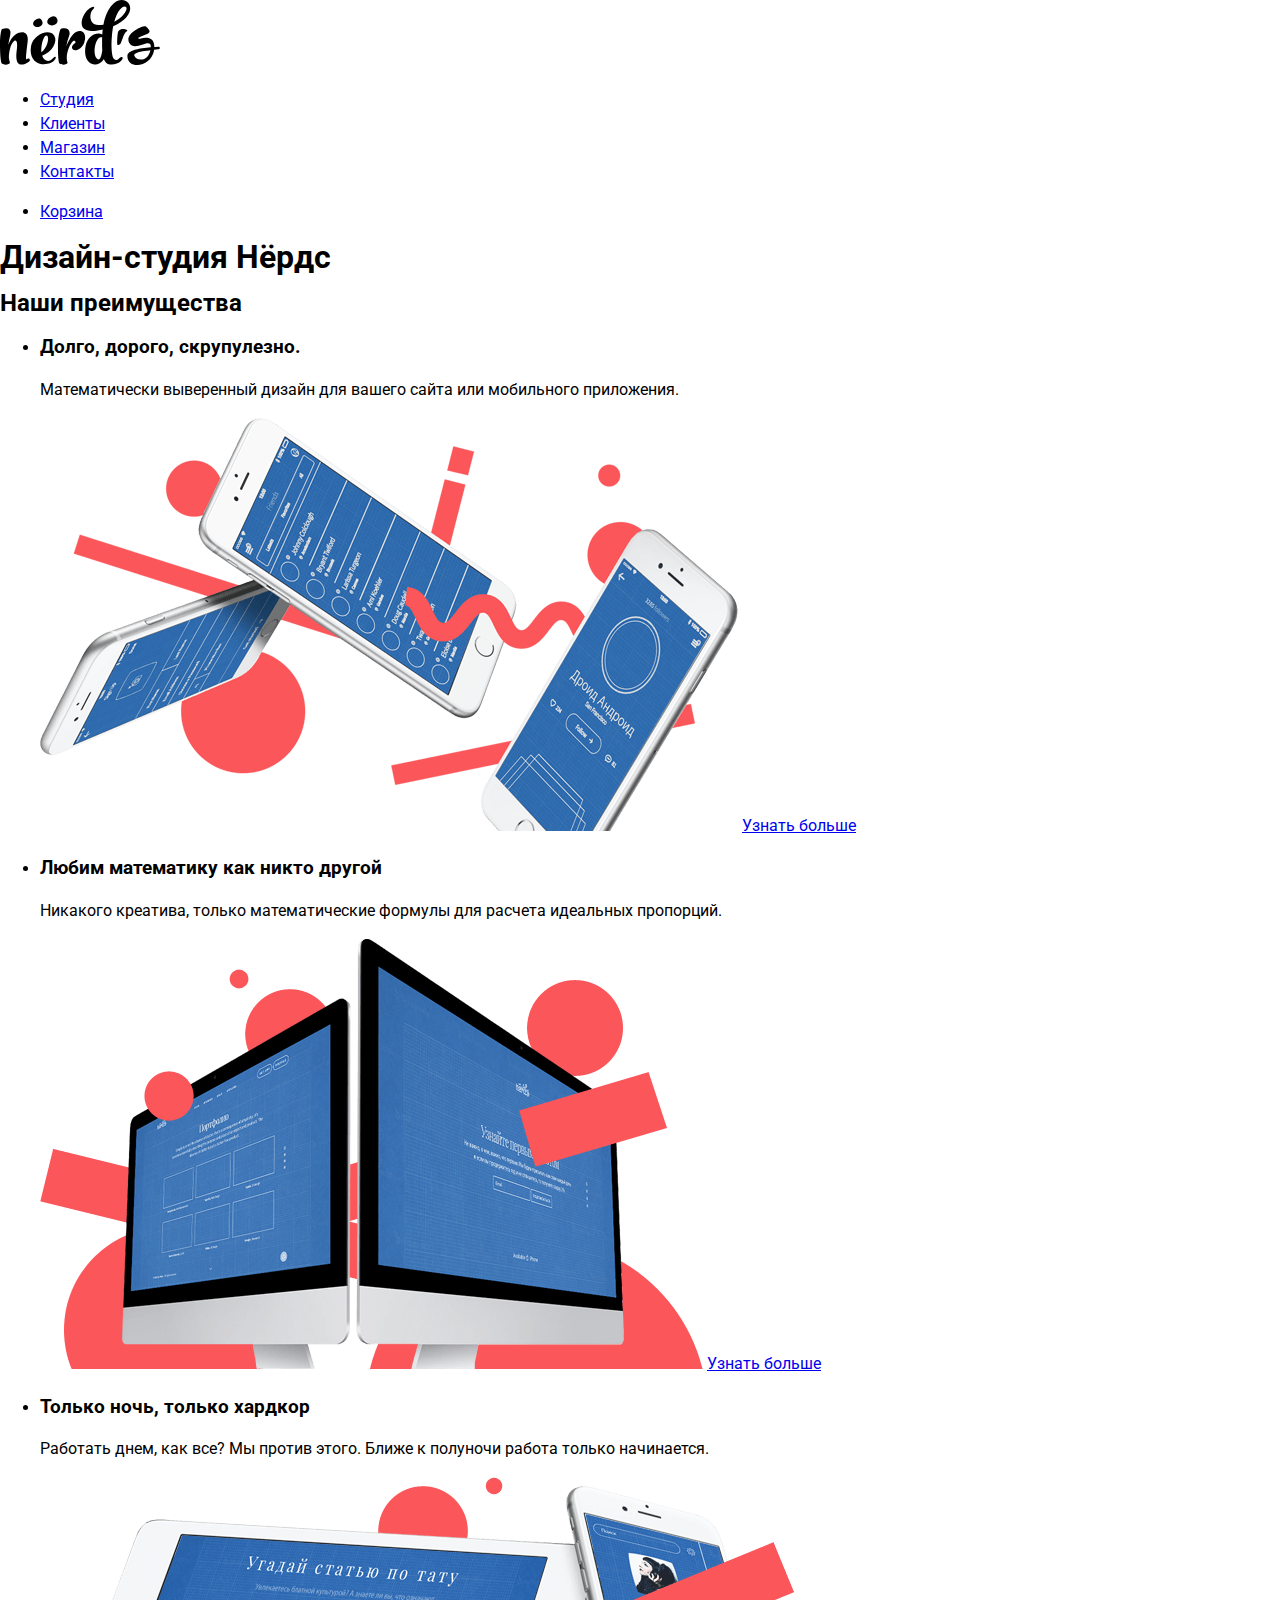
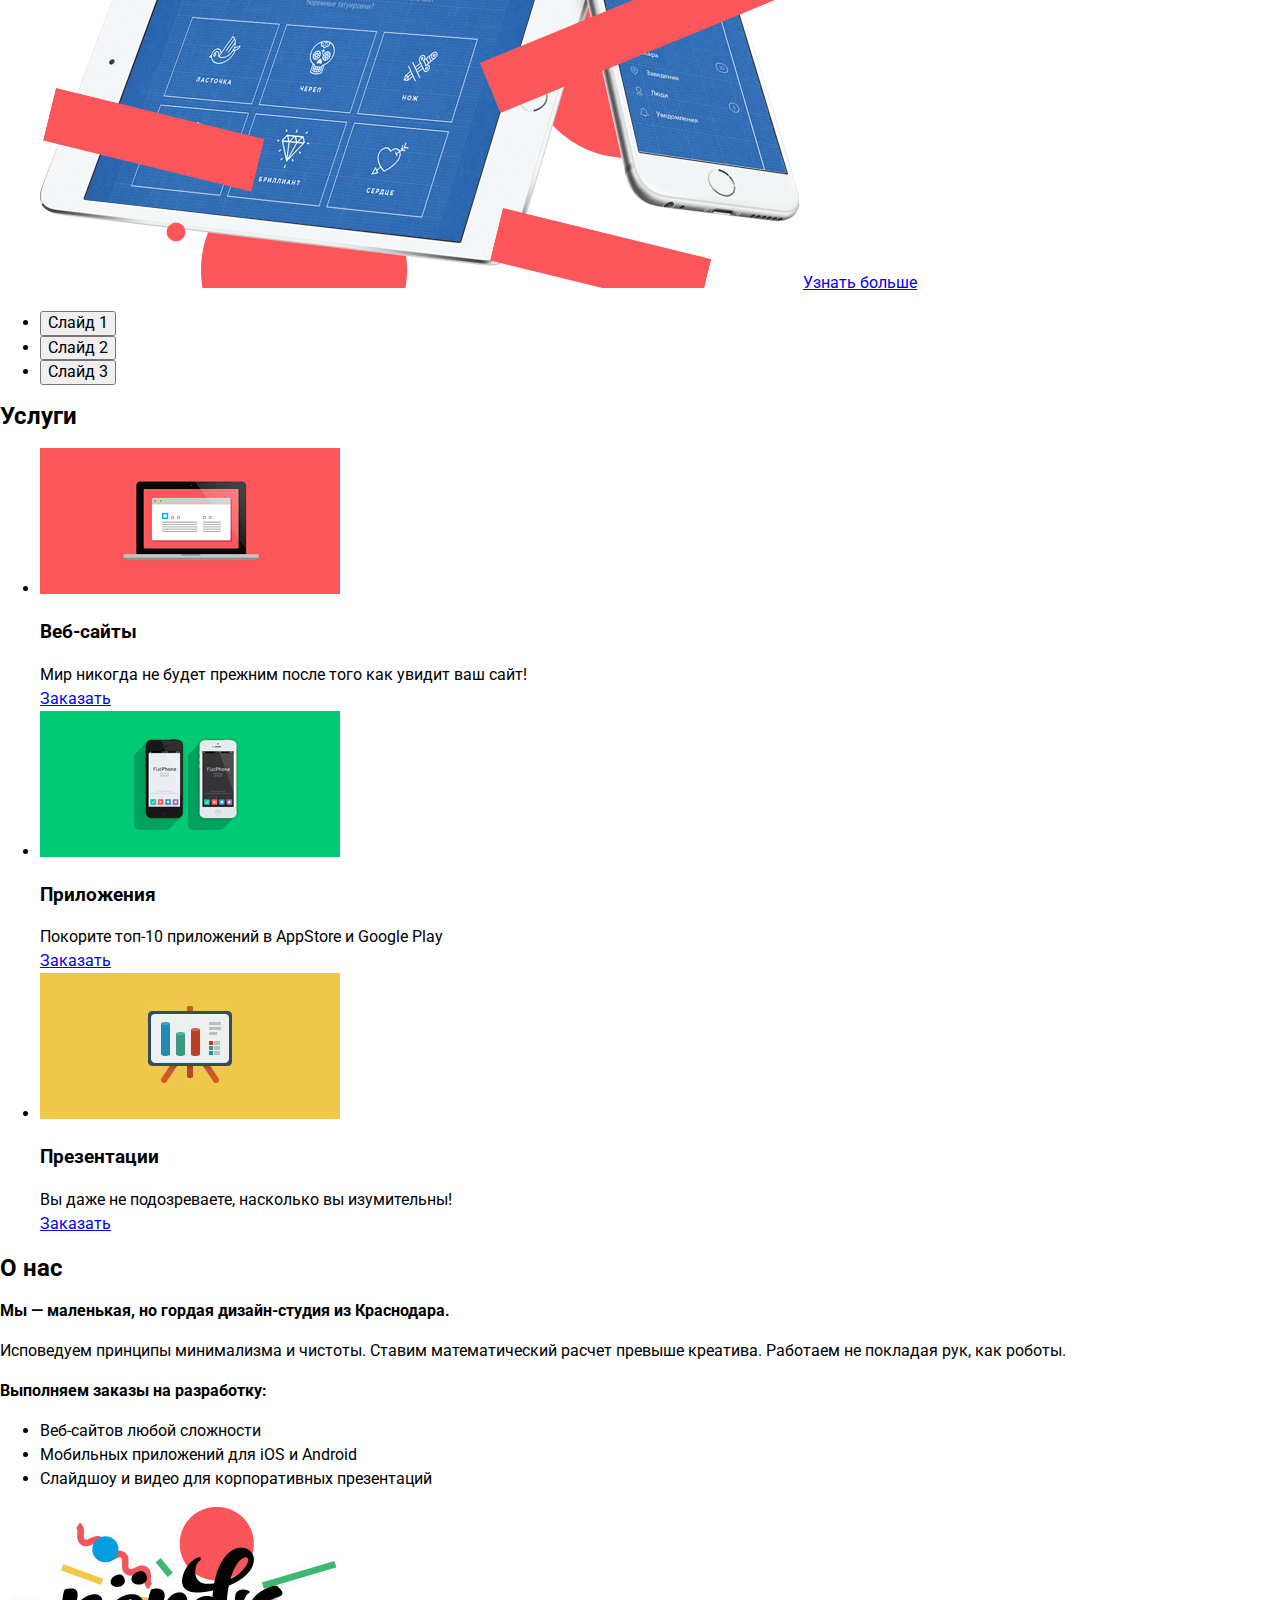
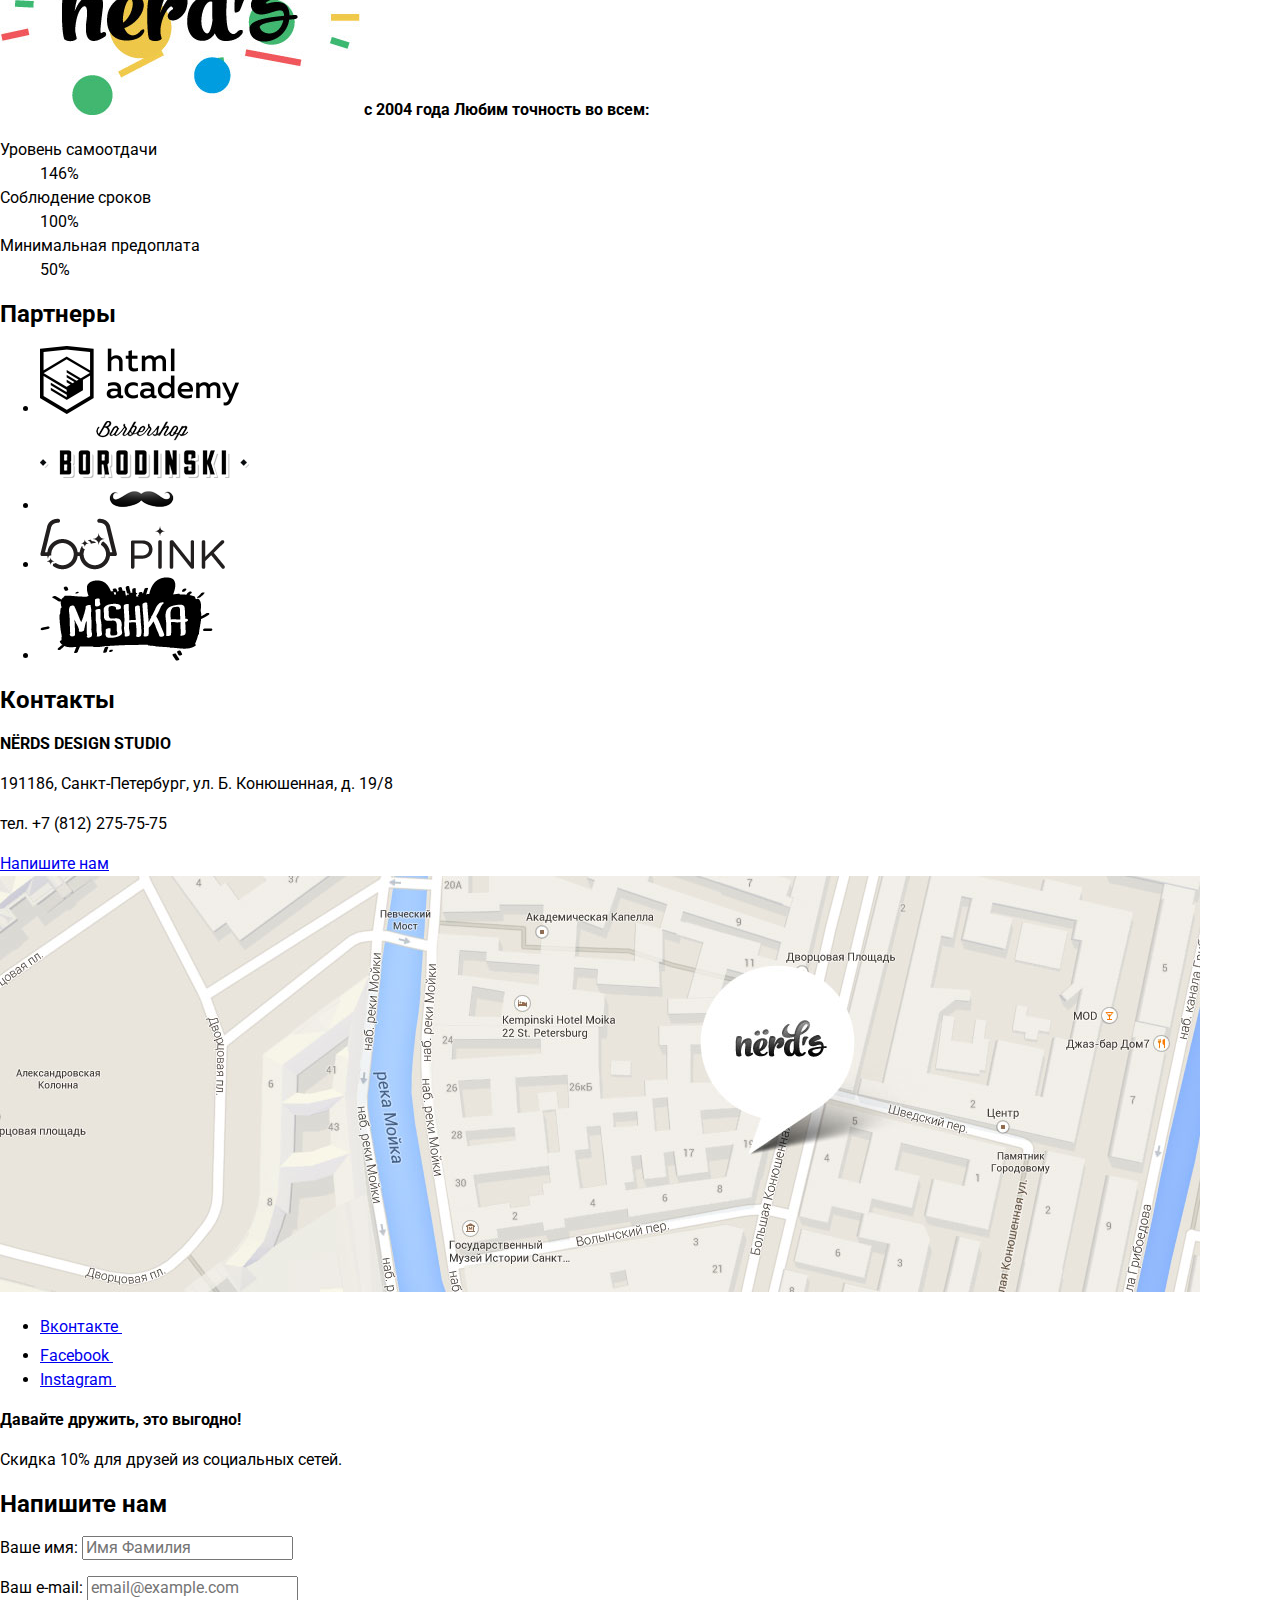
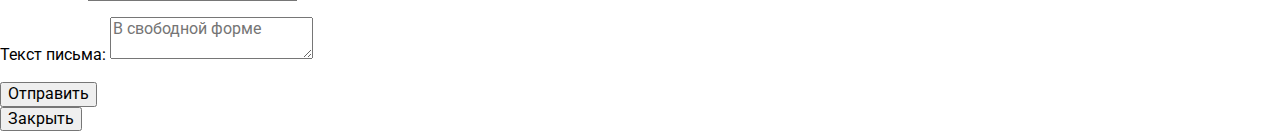
==== index.html @ 9aaa7989 "Make basic markup" ====
<!DOCTYPE html>
<html lang="ru">
<head>
  <meta charset="UTF-8">
  <meta name="viewport" content="width=device-width, initial-scale=1.0">
  <meta http-equiv="X-UA-Compatible" content="ie=edge">
  <title>Nerds</title>
  <link href="https://fonts.googleapis.com/css?family=Roboto:400,500,700&display=swap&subset=cyrillic" rel="stylesheet">
  <link href="css/normalize.css" rel="stylesheet">
  <link href="style.css" rel="stylesheet">
</head>
<body>

<header class="main-header">
  <nav class="main-nav">
    <a class="main-header-logo">
      <img src="img/nerds-logo.svg" width="160" height="65" alt="Логотип Нёрдс">
    </a>

    <ul class="site-nav">
      <li><a href="#">Студия</a></li>
      <li><a href="#">Клиенты</a></li>
      <li><a href="catalog.html">Магазин</a></li>
      <li><a href="#">Контакты</a></li>
    </ul>

    <ul class="shop-nav">
      <li><a href="#">Корзина</a></li>
    </ul>
  </nav>

  <h1 class="page-title visually-hidden">Дизайн-студия Нёрдс</h1>
</header>

<main class="main">

  <section class="features">
    <h2 class="visually-hidden">Наши преимущества</h2>

    <div class="slider">
      <ul class="slider-list">
        <li class="slide slide-active">
          <h3 class="feature-title">Долго, дорого, скрупулезно.</h3>
          <p class="feature-text">Математически выверенный дизайн для вашего сайта или мобильного приложения.</p>
          <img src="img/index-slide-1.png" width="698" height="413" alt="3 мобильных телефона">
          <a class="button feature-button" href="#">Узнать больше</a>
        </li>
        <li class="slide">
          <h3 class="feature-title">Любим математику как никто другой</h3>
          <p class="feature-text">Никакого креатива, только математические формулы для расчета идеальных пропорций.</p>
          <img src="img/index-slide-2.png" width="663" height="430" alt="2 iMac">
          <a class="button feature-button" href="#">Узнать больше</a>
        </li>
        <li class="slide">
          <h3 class="feature-title">Только ночь, только хардкор</h3>
          <p class="feature-text">Работать днем, как все? Мы против этого. Ближе к полуночи работа только начинается.</p>
          <img src="img/index-slide-3.png" width="759" height="411" alt="2 мобильных телефона">
          <a class="button feature-button" href="#">Узнать больше</a>
        </li>
      </ul>
      <ul class="slider-dots">
        <li><button class="dot-btn dot-btn-active" type="button">Слайд 1</button></li>
        <li><button class="dot-btn" type="button">Слайд 2</button></li>
        <li><button class="dot-btn" type="button">Слайд 3</button></li>
      </ul>
    </div>
  </section>

  <section class="services">
    <h2 class="visually-hidden">Услуги</h2>
    <ul class="services-list">
      <li class="service">
        <div class="service-img">
          <img src="img/illustration-1.png" width="300" height="146" alt="На экране ноутбука открыт сайт">
        </div>
        <h3 class="service-title">Веб-сайты</h3>
        <div class="service-desc">Мир никогда не будет прежним после того как увидит ваш сайт!</div>
        <a href="#" class="button service-button">Заказать</a>
      </li>
      <li class="service">
        <div class="service-img">
          <img src="img/illustration-2.png" width="300" height="146" alt="Иконки приложений на 2-х мобильных телефонах">
        </div>
        <h3 class="service-title">Приложения</h3>
        <div class="service-desc">Покорите топ-10 приложений в AppStore и Google Play</div>
        <a href="#" class="button service-button">Заказать</a>
      </li>
      <li class="service">
        <div class="service-img">
          <img src="img/illustration-3.png" width="300" height="146" alt="Доска с презентацией">
        </div>
        <h3 class="service-title">Презентации</h3>
        <div class="service-desc">Вы даже не подозреваете, насколько вы изумительны!</div>
        <a href="#" class="button service-button">Заказать</a>
      </li>
    </ul>
  </section>

  <section class="about">
    <h2 class="visually-hidden">О нас</h2>
    <b>
      Мы — маленькая, но гордая
      дизайн-студия из Краснодара.
    </b>
    <p>
      Исповедуем принципы минимализма и чистоты. Ставим математический расчет превыше креатива. Работаем не покладая рук, как роботы.
    </p>

    <p><strong>Выполняем заказы на разработку:</strong></p>

    <ul>
      <li>Веб-сайтов любой сложности</li>
      <li>Мобильных приложений для iOS и Android</li>
      <li>Слайдшоу и видео для корпоративных презентаций</li>
    </ul>

    <img class="nerds-illustration" src="img/nerds-illustration.jpg" width="360" height="208" alt="Иллюстрация Нёрдс">

    <b>с 2004 года Любим точность во всем:</b>

    <dl>
      <dt>Уровень самоотдачи</dt>
      <dd>146%</dd>

      <dt>Соблюдение сроков</dt>
      <dd>100%</dd>

      <dt>Минимальная предоплата</dt>
      <dd>50%</dd>
    </dl>
  </section>

  <section class="partners">
    <h2 class="visually-hidden">Партнеры</h2>
    <ul class="partners-list">
      <li class="partner">
        <a href="#">
          <img src="img/logo-1.png" width="199" height="68" alt="Логотип htmlacademy">
        </a>
      </li>
      <li class="partner">
        <a href="#">
          <img src="img/logo-2.png" width="209" height="90" alt="Логотип Barbershop Borodinski">
        </a>
      </li>
      <li class="partner">
        <a href="#">
          <img src="img/logo-3.png" width="185" height="52" alt="Логотип Pink">
        </a>
      </li>
      <li class="partner">
        <a href="#">
          <img src="img/logo-4.png" width="173" height="84" alt="Логотип Mishka">
        </a>
      </li>
    </ul>
  </section>

</main>

<footer class="main-footer">
  <section class="contacts">
    <h2 class="visually-hidden">Контакты</h2>
    <div class="contacts-info">
      <strong>NЁRDS DESIGN STUDIO</strong>

      <p>191186, Санкт-Петербург,
      ул. Б. Конюшенная, д. 19/8</p>
      <p>тел. +7 (812) 275-75-75</p>

      <a class="button js-btn-write" href="#">Напишите нам</a>
    </div>
    <img src="img/contacts.jpg" width="1200" height="416" alt="Расположение на карте">
  </section>

  <ul class="footer-social">
    <li>
      <a href="#" class="social-btn">
        Вконтакте <img src="img/vk-icon.svg" width="26" height="15" alt="Иконка Вконтакте">
      </a>
    </li>
    <li>
      <a href="#" class="social-btn">Facebook <img src="img/fb-icon.svg" width="12" height="22" alt="Иконка Facebook"></a>
    </li>
    <li>
      <a href="#" class="social-btn">Instagram <img src="img/insta-icon.svg" width="26" height="15" alt="Иконка Instagram"></a>
    </li>
  </ul>

  <div class="pickup">
    <p><b>Давайте дружить, это выгодно!</b></p>
    <p>Скидка 10% для друзей из социальных сетей.</p>
  </div>
</footer>

<section class="modal modal-write">
  <h2 class="title">Напишите нам</h2>
  <form class="write-form" action="" method="post">
    <p>
      <label for="write-form-name">Ваше имя:</label>
      <input class="input-text" id="write-form-name" name="name" type="text" placeholder="Имя Фамилия" value="">
    </p>
    <p>
      <label for="write-form-email">Ваш e-mail:</label>
      <input class="input-text" id="write-form-email" name="email" type="email" placeholder="email@example.com" value="">
    </p>
    <p>
      <label for="write-form-message">Текст письма:</label>
      <textarea class="input-textarea" id="write-form-message" name="message" placeholder="В свободной форме"></textarea>
    </p>
    <button class="button button-submit" type="submit">Отправить</button>
  </form>

  <button class="modal-close" type="button">Закрыть</button>
</section>

</body>
</html>
---- style.css ----
html,
body {
  padding: 0;
  margin: 0;
}

body {
  min-width: 1200px;

  font-weight: 400;
  font-size: 16px;
  line-height: 24px;
  font-family: 'Roboto', Arial, sans-serif;
  color: #000000;
}

.container {
  width: 1160px;
  padding: 0 20px;
}
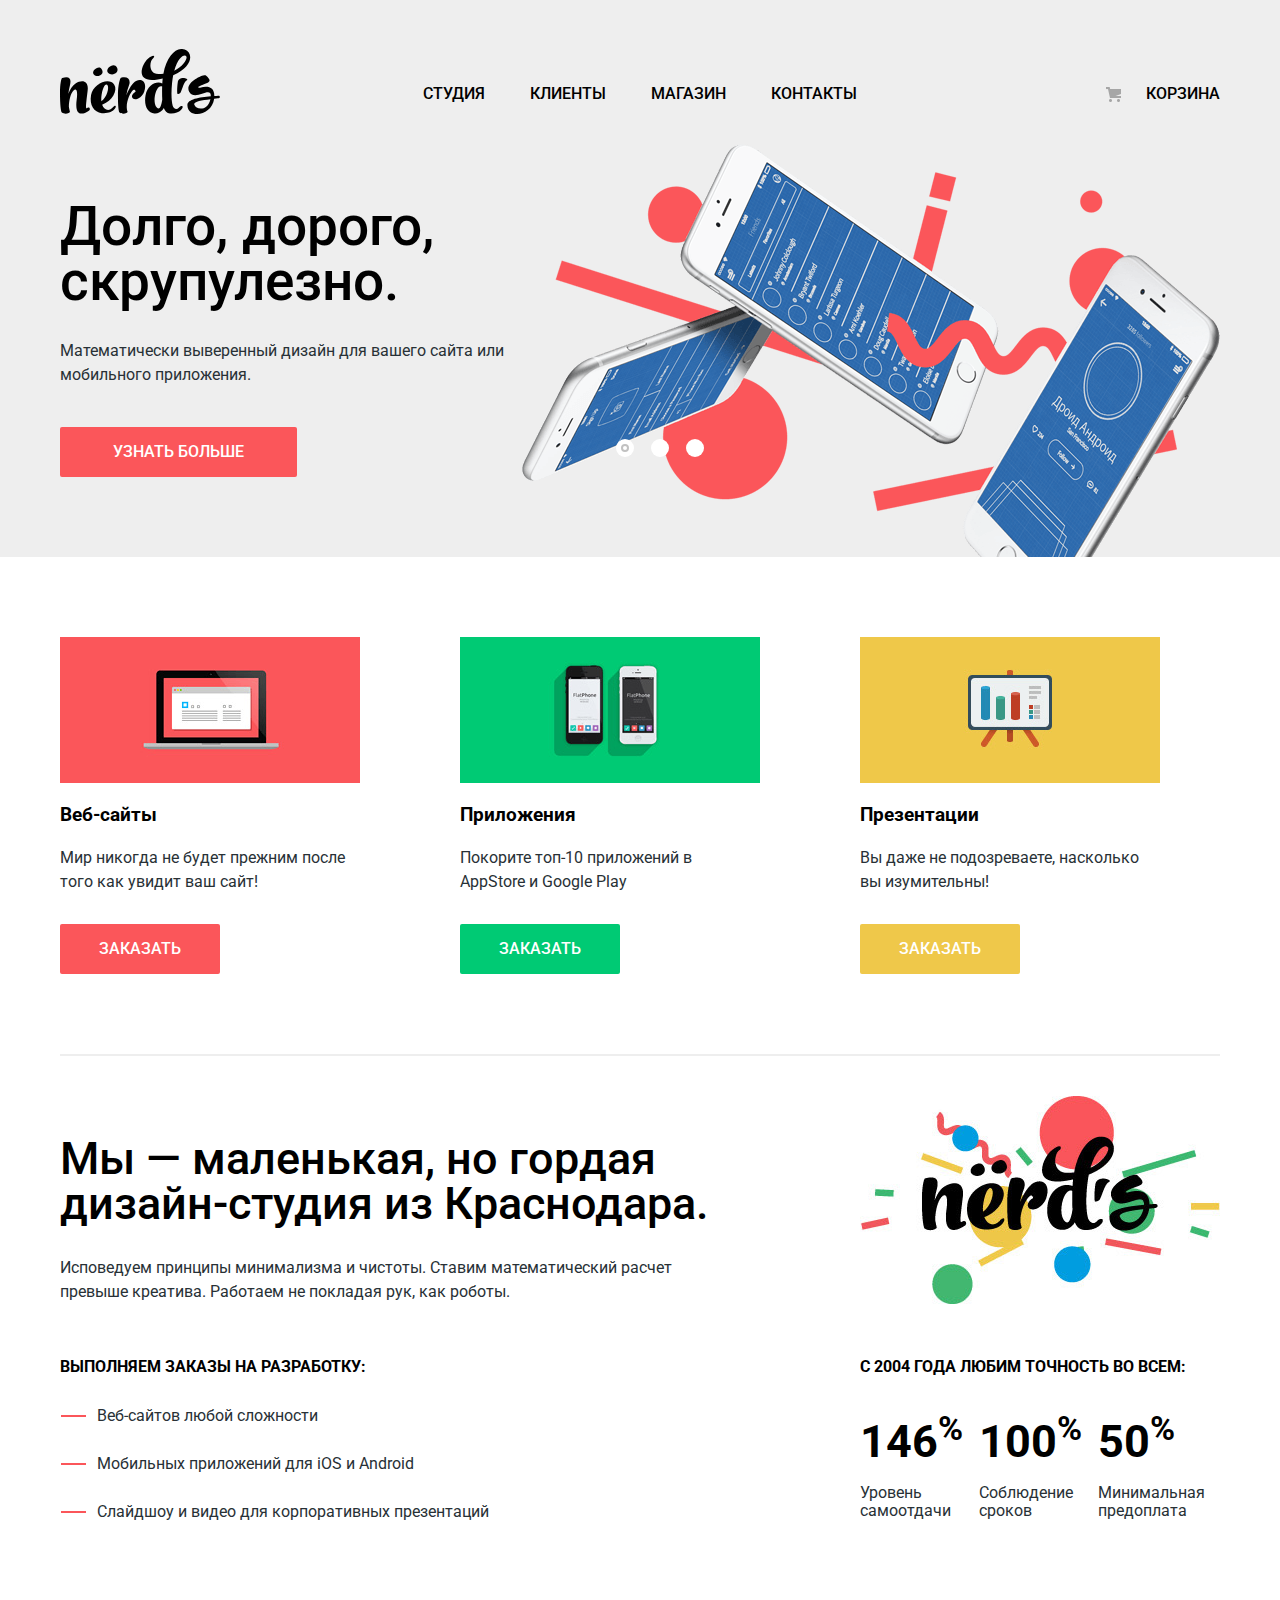
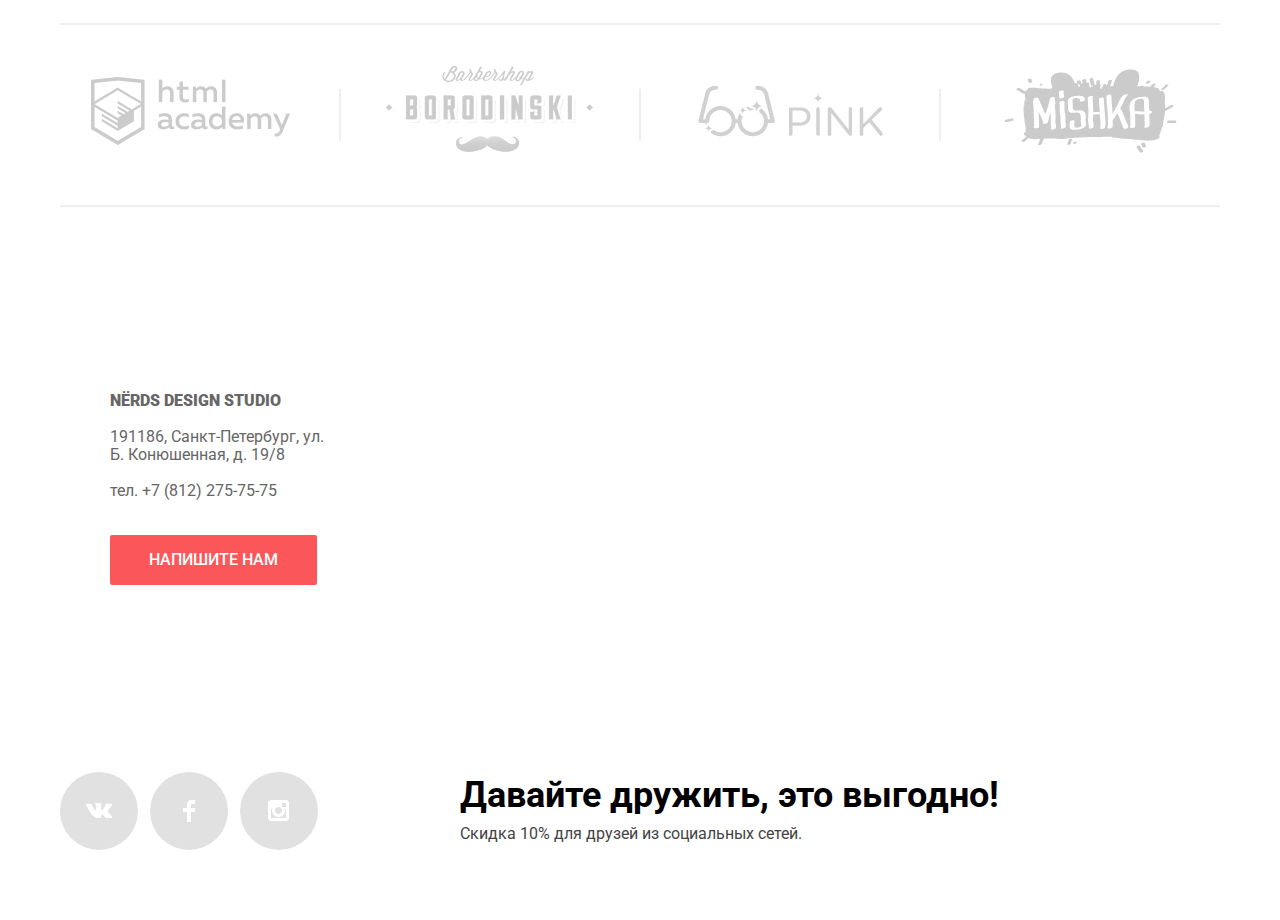
==== commit cb72b715: "Style css and js" ====
--- a/index.html
+++ b/index.html
@@ -4,7 +4,7 @@
   <meta charset="UTF-8">
   <meta name="viewport" content="width=device-width, initial-scale=1.0">
   <meta http-equiv="X-UA-Compatible" content="ie=edge">
-  <title>Nerds</title>
+  <title>Главная страница - Nerds</title>
   <link href="https://fonts.googleapis.com/css?family=Roboto:400,500,700&display=swap&subset=cyrillic" rel="stylesheet">
   <link href="css/normalize.css" rel="stylesheet">
   <link href="style.css" rel="stylesheet">
@@ -12,24 +12,26 @@
 <body>
 
 <header class="main-header">
-  <nav class="main-nav">
-    <a class="main-header-logo">
-      <img src="img/nerds-logo.svg" width="160" height="65" alt="Логотип Нёрдс">
-    </a>
-
-    <ul class="site-nav">
-      <li><a href="#">Студия</a></li>
-      <li><a href="#">Клиенты</a></li>
-      <li><a href="catalog.html">Магазин</a></li>
-      <li><a href="#">Контакты</a></li>
-    </ul>
-
-    <ul class="shop-nav">
-      <li><a href="#">Корзина</a></li>
-    </ul>
-  </nav>
-
-  <h1 class="page-title visually-hidden">Дизайн-студия Нёрдс</h1>
+  <div class="container">
+    <nav class="main-nav">
+      <a class="main-header-logo">
+        <img src="img/nerds-logo.svg" width="160" height="65" alt="Логотип Нёрдс">
+      </a>
+
+      <ul class="site-nav">
+        <li><a href="#">Студия</a></li>
+        <li><a href="#">Клиенты</a></li>
+        <li><a href="catalog.html">Магазин</a></li>
+        <li><a href="#">Контакты</a></li>
+      </ul>
+
+      <div class="cart">
+        <a class="cart-link" href="#">Корзина</a>
+      </div>
+    </nav>
+
+    <h1 class="page-title visually-hidden">Дизайн-студия Нёрдс</h1>
+  </div>
 </header>
 
 <main class="main">
@@ -38,181 +40,233 @@
     <h2 class="visually-hidden">Наши преимущества</h2>
 
     <div class="slider">
-      <ul class="slider-list">
-        <li class="slide slide-active">
-          <h3 class="feature-title">Долго, дорого, скрупулезно.</h3>
-          <p class="feature-text">Математически выверенный дизайн для вашего сайта или мобильного приложения.</p>
-          <img src="img/index-slide-1.png" width="698" height="413" alt="3 мобильных телефона">
-          <a class="button feature-button" href="#">Узнать больше</a>
-        </li>
-        <li class="slide">
-          <h3 class="feature-title">Любим математику как никто другой</h3>
-          <p class="feature-text">Никакого креатива, только математические формулы для расчета идеальных пропорций.</p>
-          <img src="img/index-slide-2.png" width="663" height="430" alt="2 iMac">
-          <a class="button feature-button" href="#">Узнать больше</a>
-        </li>
-        <li class="slide">
-          <h3 class="feature-title">Только ночь, только хардкор</h3>
-          <p class="feature-text">Работать днем, как все? Мы против этого. Ближе к полуночи работа только начинается.</p>
-          <img src="img/index-slide-3.png" width="759" height="411" alt="2 мобильных телефона">
-          <a class="button feature-button" href="#">Узнать больше</a>
+      <div class="container">
+        <ul class="slider-list">
+          <li class="slide slide-active">
+            <div class="slide-desc">
+              <h3 class="feature-title">Долго, дорого, скрупулезно.</h3>
+              <p class="feature-text">Математически выверенный дизайн для вашего сайта или мобильного приложения.</p>
+              <a class="button feature-button" href="#">Узнать больше</a>
+            </div>
+            <img class="feature-img" src="img/index-slide-1.png" width="698" height="413" alt="3 мобильных телефона">
+          </li>
+          <li class="slide">
+            <div class="slide-desc">
+              <h3 class="feature-title">Любим математику как никто другой</h3>
+              <p class="feature-text">Никакого креатива, только математические формулы для расчета идеальных пропорций.</p>
+              <a class="button feature-button" href="#">Узнать больше</a>
+            </div>
+            <img class="feature-img" src="img/index-slide-2.png" width="663" height="430" alt="2 iMac">
+          </li>
+          <li class="slide">
+            <div class="slide-desc">
+              <h3 class="feature-title">Только ночь, только хардкор</h3>
+              <p class="feature-text">Работать днем, как все? Мы против этого. Ближе к полуночи работа только начинается.</p>
+              <a class="button feature-button" href="#">Узнать больше</a>
+            </div>
+            <img class="feature-img" src="img/index-slide-3.png" width="759" height="411" alt="2 мобильных телефона">
+          </li>
+        </ul>
+        <ul class="slider-dots">
+          <li><button class="dot-btn dot-btn-active" type="button">Слайд 1</button></li>
+          <li><button class="dot-btn" type="button">Слайд 2</button></li>
+          <li><button class="dot-btn" type="button">Слайд 3</button></li>
+        </ul>
+      </div>
+    </div>
+  </section>
+
+  <div class="container">
+    <section class="services">
+        <h2 class="visually-hidden">Услуги</h2>
+        <ul class="services-list">
+          <li class="service">
+            <div class="service-img">
+              <img src="img/illustration-1.png" width="300" height="146" alt="На экране ноутбука открыт сайт">
+            </div>
+            <h3 class="service-title">Веб-сайты</h3>
+            <div class="service-desc">Мир никогда не будет прежним после того как увидит ваш сайт!</div>
+            <a href="#" class="button">Заказать</a>
+          </li>
+          <li class="service">
+            <div class="service-img">
+              <img src="img/illustration-2.png" width="300" height="146" alt="Иконки приложений на 2-х мобильных телефонах">
+            </div>
+            <h3 class="service-title">Приложения</h3>
+            <div class="service-desc">Покорите топ-10 приложений в AppStore и Google Play</div>
+            <a href="#" class="button button-green">Заказать</a>
+          </li>
+          <li class="service">
+            <div class="service-img">
+              <img src="img/illustration-3.png" width="300" height="146" alt="Доска с презентацией">
+            </div>
+            <h3 class="service-title">Презентации</h3>
+            <div class="service-desc">Вы даже не подозреваете, насколько вы изумительны!</div>
+            <a href="#" class="button button-yellow">Заказать</a>
+          </li>
+        </ul>
+    </section>
+
+    <section class="about">
+      <h2 class="visually-hidden">О нас</h2>
+      <div class="about-columns">
+        <div class="about-col-left">
+          <div class="about-lede">
+            <b>
+              Мы — маленькая, но гордая
+              дизайн-студия из Краснодара.
+            </b>
+            <p>
+              Исповедуем принципы минимализма и чистоты. Ставим математический расчет превыше креатива. Работаем не покладая рук, как роботы.
+            </p>
+          </div>
+        </div>
+        <div class="about-col-right">
+          <img class="about-illustration" src="img/nerds-illustration.jpg" width="360" height="208" alt="Иллюстрация Нёрдс">
+        </div>
+      </div>
+
+      <div class="about-columns">
+        <div class="about-col-left">
+          <p class="about-services-title"><strong>Выполняем заказы на разработку:</strong></p>
+
+          <ul class="custom-list">
+            <li>Веб-сайтов любой сложности</li>
+            <li>Мобильных приложений для iOS и Android</li>
+            <li>Слайдшоу и видео для корпоративных презентаций</li>
+          </ul>
+        </div>
+        <div class="about-col-right">
+          <b class="about-stats-table-title">с 2004 года Любим точность во всем:</b>
+          <table class="about-stats-table">
+            <tr>
+              <td>146<sup>%</sup></td>
+              <td>100<sup>%</sup></td>
+              <td>50<sup>%</sup></td>
+            </tr>
+            <tr>
+              <th>Уровень самоотдачи</th>
+              <th>Соблюдение сроков</th>
+              <th>Минимальная предоплата</th>
+            </tr>
+          </table>
+        </div>
+      </div>
+    </section>
+
+    <section class="partners">
+      <h2 class="visually-hidden">Партнеры</h2>
+      <ul class="partners-list">
+        <li class="partner">
+          <a class="partner-link" href="https://htmlacademy.ru/intensive/htmlcss">
+            <img src="img/logo-1.png" width="199" height="68" alt="Логотип htmlacademy">
+          </a>
+        </li>
+        <li class="partner">
+          <a class="partner-link" href="#">
+            <img src="img/logo-2.png" width="209" height="90" alt="Логотип Barbershop Borodinski">
+          </a>
+        </li>
+        <li class="partner">
+          <a class="partner-link" href="#">
+            <img src="img/logo-3.png" width="185" height="52" alt="Логотип Pink">
+          </a>
+        </li>
+        <li class="partner">
+          <a class="partner-link" href="#">
+            <img src="img/logo-4.png" width="173" height="84" alt="Логотип Mishka">
+          </a>
         </li>
       </ul>
-      <ul class="slider-dots">
-        <li><button class="dot-btn dot-btn-active" type="button">Слайд 1</button></li>
-        <li><button class="dot-btn" type="button">Слайд 2</button></li>
-        <li><button class="dot-btn" type="button">Слайд 3</button></li>
-      </ul>
-    </div>
-  </section>
-
-  <section class="services">
-    <h2 class="visually-hidden">Услуги</h2>
-    <ul class="services-list">
-      <li class="service">
-        <div class="service-img">
-          <img src="img/illustration-1.png" width="300" height="146" alt="На экране ноутбука открыт сайт">
-        </div>
-        <h3 class="service-title">Веб-сайты</h3>
-        <div class="service-desc">Мир никогда не будет прежним после того как увидит ваш сайт!</div>
-        <a href="#" class="button service-button">Заказать</a>
-      </li>
-      <li class="service">
-        <div class="service-img">
-          <img src="img/illustration-2.png" width="300" height="146" alt="Иконки приложений на 2-х мобильных телефонах">
-        </div>
-        <h3 class="service-title">Приложения</h3>
-        <div class="service-desc">Покорите топ-10 приложений в AppStore и Google Play</div>
-        <a href="#" class="button service-button">Заказать</a>
-      </li>
-      <li class="service">
-        <div class="service-img">
-          <img src="img/illustration-3.png" width="300" height="146" alt="Доска с презентацией">
-        </div>
-        <h3 class="service-title">Презентации</h3>
-        <div class="service-desc">Вы даже не подозреваете, насколько вы изумительны!</div>
-        <a href="#" class="button service-button">Заказать</a>
-      </li>
-    </ul>
-  </section>
-
-  <section class="about">
-    <h2 class="visually-hidden">О нас</h2>
-    <b>
-      Мы — маленькая, но гордая
-      дизайн-студия из Краснодара.
-    </b>
-    <p>
-      Исповедуем принципы минимализма и чистоты. Ставим математический расчет превыше креатива. Работаем не покладая рук, как роботы.
-    </p>
-
-    <p><strong>Выполняем заказы на разработку:</strong></p>
-
-    <ul>
-      <li>Веб-сайтов любой сложности</li>
-      <li>Мобильных приложений для iOS и Android</li>
-      <li>Слайдшоу и видео для корпоративных презентаций</li>
-    </ul>
-
-    <img class="nerds-illustration" src="img/nerds-illustration.jpg" width="360" height="208" alt="Иллюстрация Нёрдс">
-
-    <b>с 2004 года Любим точность во всем:</b>
-
-    <dl>
-      <dt>Уровень самоотдачи</dt>
-      <dd>146%</dd>
-
-      <dt>Соблюдение сроков</dt>
-      <dd>100%</dd>
-
-      <dt>Минимальная предоплата</dt>
-      <dd>50%</dd>
-    </dl>
-  </section>
-
-  <section class="partners">
-    <h2 class="visually-hidden">Партнеры</h2>
-    <ul class="partners-list">
-      <li class="partner">
-        <a href="#">
-          <img src="img/logo-1.png" width="199" height="68" alt="Логотип htmlacademy">
-        </a>
-      </li>
-      <li class="partner">
-        <a href="#">
-          <img src="img/logo-2.png" width="209" height="90" alt="Логотип Barbershop Borodinski">
-        </a>
-      </li>
-      <li class="partner">
-        <a href="#">
-          <img src="img/logo-3.png" width="185" height="52" alt="Логотип Pink">
-        </a>
-      </li>
-      <li class="partner">
-        <a href="#">
-          <img src="img/logo-4.png" width="173" height="84" alt="Логотип Mishka">
-        </a>
-      </li>
-    </ul>
-  </section>
+    </section>
+  </div>
 
 </main>
 
 <footer class="main-footer">
   <section class="contacts">
     <h2 class="visually-hidden">Контакты</h2>
-    <div class="contacts-info">
-      <strong>NЁRDS DESIGN STUDIO</strong>
-
-      <p>191186, Санкт-Петербург,
-      ул. Б. Конюшенная, д. 19/8</p>
-      <p>тел. +7 (812) 275-75-75</p>
-
-      <a class="button js-btn-write" href="#">Напишите нам</a>
-    </div>
-    <img src="img/contacts.jpg" width="1200" height="416" alt="Расположение на карте">
+
+    <div class="map-container">
+      <div class="contacts-info-wrapper">
+        <div class="container">
+          <div class="contacts-info">
+            <p class="contacts-name">
+              <strong>NЁRDS DESIGN STUDIO</strong>
+            </p>
+
+            <p>191186, Санкт-Петербург,
+            ул. Б. Конюшенная, д. 19/8</p>
+            <p>тел. +7 (812) 275-75-75</p>
+
+            <div class="contacts-buttons">
+              <a class="button js-btn-write" href="#">Напишите нам</a>
+            </div>
+          </div>
+        </div>
+      </div>
+
+      <img class="visually-hidden" src="img/contacts.jpg" width="1200" height="416" alt="Расположение на карте">
+
+      <div class="map-iframe-container">
+        <iframe src="https://www.google.com/maps/embed?pb=!1m18!1m12!1m3!1d999.3025822338088!2d30.3221274014663!3d59.938693630678124!2m3!1f0!2f0!3f0!3m2!1i1024!2i768!4f13.1!3m3!1m2!1s0x4696310fca145cc1%3A0x42b32648d8238007!2z0JHQvtC70YzRiNCw0Y8g0JrQvtC90Y7RiNC10L3QvdCw0Y8g0YPQuy4sIDE5LzgsINCh0LDQvdC60YIt0J_QtdGC0LXRgNCx0YPRgNCzLCDQoNC-0YHRgdC40Y8sIDE5MTE4Ng!5e0!3m2!1sru!2s!4v1560088522079!5m2!1sru!2s" width="1200" height="416" allowfullscreen></iframe>
+      </div>
+    </div>
   </section>
 
-  <ul class="footer-social">
-    <li>
-      <a href="#" class="social-btn">
-        Вконтакте <img src="img/vk-icon.svg" width="26" height="15" alt="Иконка Вконтакте">
-      </a>
-    </li>
-    <li>
-      <a href="#" class="social-btn">Facebook <img src="img/fb-icon.svg" width="12" height="22" alt="Иконка Facebook"></a>
-    </li>
-    <li>
-      <a href="#" class="social-btn">Instagram <img src="img/insta-icon.svg" width="26" height="15" alt="Иконка Instagram"></a>
-    </li>
-  </ul>
-
-  <div class="pickup">
-    <p><b>Давайте дружить, это выгодно!</b></p>
-    <p>Скидка 10% для друзей из социальных сетей.</p>
+  <div class="footer-bottom">
+    <div class="container">
+      <ul class="footer-social">
+        <li>
+          <a href="#" class="social-btn social-vk">Вконтакте</a>
+        </li>
+        <li>
+          <a href="#" class="social-btn social-fb">Facebook</a>
+        </li>
+        <li>
+          <a href="#" class="social-btn social-insta">Instagram</a>
+        </li>
+      </ul>
+
+      <div class="pickup">
+        <b>Давайте дружить, это выгодно!</b>
+        <p>Скидка 10% для друзей из социальных сетей.</p>
+      </div>
+    </div>
   </div>
 </footer>
 
 <section class="modal modal-write">
   <h2 class="title">Напишите нам</h2>
-  <form class="write-form" action="" method="post">
-    <p>
-      <label for="write-form-name">Ваше имя:</label>
-      <input class="input-text" id="write-form-name" name="name" type="text" placeholder="Имя Фамилия" value="">
-    </p>
-    <p>
-      <label for="write-form-email">Ваш e-mail:</label>
-      <input class="input-text" id="write-form-email" name="email" type="email" placeholder="email@example.com" value="">
-    </p>
-    <p>
+  <form class="write-form" action="#" method="post">
+    <div class="modal-columns">
+      <div class="modal-col-left">
+        <p class="form-item">
+          <label for="write-form-name">Ваше имя:</label>
+          <input class="input-text" id="write-form-name" name="name" type="text" placeholder="Имя Фамилия" value="">
+        </p>
+      </div>
+      <div class="modal-col-right">
+        <p class="form-item">
+          <label for="write-form-email">Ваш e-mail:</label>
+          <input class="input-text" id="write-form-email" name="email" type="email" placeholder="email@example.com" value="">
+        </p>
+      </div>
+    </div>
+    <p class="form-item">
       <label for="write-form-message">Текст письма:</label>
       <textarea class="input-textarea" id="write-form-message" name="message" placeholder="В свободной форме"></textarea>
     </p>
-    <button class="button button-submit" type="submit">Отправить</button>
+    <p class="form-button-container">
+      <button class="button button-submit" type="submit">Отправить</button>
+    </p>
   </form>
 
   <button class="modal-close" type="button">Закрыть</button>
 </section>
 
+<script src="js/index.js"></script>
+<script src="js/popup.js"></script>
+
 </body>
 </html>
--- a/style.css
+++ b/style.css
@@ -14,7 +14,1420 @@
   color: #000000;
 }
 
+img {
+  max-width: 100%;
+  height: auto;
+}
+
 .container {
   width: 1160px;
   padding: 0 20px;
-}
+  margin: 0 auto;
+}
+
+.visually-hidden {
+  position: absolute !important;
+  z-index: -1 !important;
+
+  width: 1px !important;
+  height: 1px !important;
+  padding: 0 !important;
+  margin: -1px !important;
+
+  border: 0 !important;
+  clip: rect(0 0 0 0);
+  clip-path: inset(100%);
+  overflow: hidden !important;
+}
+
+.main-header {
+  background-color: #eeeeee;
+}
+
+.main-nav {
+  display: flex;
+  align-items: flex-start;
+
+  font-weight: 500;
+  font-size: 16px;
+  line-height: 30px;
+  text-transform: uppercase;
+}
+
+.main-header-logo {
+  flex-shrink: 0;
+  width: 160px;
+  margin-top: 49px;
+}
+
+.main-header-logo:hover,
+.main-header-logo:focus {
+  opacity: 0.8;
+}
+
+.main-header-logo:active {
+  opacity: 0.3;
+}
+
+.cart {
+  display: flex;
+  justify-content: flex-end;
+  flex-shrink: 0;
+  width: 160px;
+  margin-top: auto;
+  margin-bottom: 10px;
+}
+
+.site-nav {
+  display: flex;
+  flex-wrap: wrap;
+  padding: 0;
+  margin: auto auto 10px;
+
+  list-style: none;
+}
+
+.site-nav > li {
+  margin-right: 45px;
+}
+
+.site-nav > li:last-child {
+  margin-right: 0;
+}
+
+.site-nav a,
+.cart-link {
+  display: block;
+  padding: 5px 0;
+
+  text-decoration: none;
+  color: #000000;
+}
+
+.site-nav a:hover,
+.site-nav a:focus,
+.cart-link:hover {
+  color: #fb565a;
+}
+
+.site-nav a:active,
+.cart-link:active {
+  opacity: 0.3;
+}
+
+.cart-link::before {
+  content: "";
+
+  display: inline-block;
+  width: 15px;
+  height: 15px;
+  margin-right: 25px;
+  vertical-align: middle;
+
+  background-image: url('img/cart-icon.png');
+  background-position: 0% 0%;
+  background-repeat: no-repeat;
+}
+
+.main-nav .link-active {
+  padding-bottom: 3px;
+
+  border-bottom: 2px solid #fb565a;
+}
+
+.page-title {
+  margin: 0;
+  margin-top: 75px;
+  margin-bottom: 57px;
+  padding-bottom: 110px;
+
+  font-weight: 500;
+  font-size: 55px;
+  line-height: 55px;
+  text-align: center;
+}
+
+.slider {
+  background-color: #eeeeee;
+}
+
+.slider .container {
+  position: relative;
+}
+
+.slider-list {
+  padding: 0;
+  margin: 0;
+
+  list-style: none;
+}
+
+.slide {
+  position: relative;
+
+  box-sizing: border-box;
+  display: none;
+  min-height: 431px;
+  padding-top: 75px;
+  padding-bottom: 80px;
+}
+
+.slide-active {
+  display: block;
+}
+
+.slide-desc {
+  position: relative;
+  z-index: 1;
+}
+
+.feature-title {
+  width: 560px;
+  margin: 0;
+  margin-bottom: 30px;
+
+  font-weight: 500;
+  font-size: 55px;
+  line-height: 55px;
+}
+
+.feature-text {
+  width: 460px;
+
+  color: #283136;
+}
+
+.feature-img {
+  position: absolute;
+  right: 0;
+  bottom: 0;
+
+  max-width: 100%;
+  max-height: 431px;
+}
+
+.feature-text {
+  margin-bottom: 40px;
+
+  font-weight: 400;
+  font-size: 16px;
+  line-height: 24px;
+  color: #283136;
+}
+
+.slider-dots {
+  position: absolute;
+  bottom: 96px;
+  left: 500px;
+  z-index: 2;
+
+  display: flex;
+  flex-wrap: wrap;
+  justify-content: center;
+  width: 240px;
+  padding: 0;
+  margin: 0;
+
+  list-style: none;
+}
+
+.slider-dots > li {
+  margin-right: 17px;
+}
+
+.slider-dots > li:last-child {
+  margin-right: 0;
+}
+
+.dot-btn {
+  position: relative;
+
+  width: 18px;
+  height: 18px;
+  overflow: hidden;
+
+  text-indent: -5000px;
+
+  background-color: #ffffff;
+  border: none;
+  border-radius: 50%;
+
+  cursor: pointer;
+}
+
+.dot-btn-active::before {
+  content: "";
+
+  position: absolute;
+  left: 50%;
+  top: 50%;
+
+  width: 4px;
+  height: 4px;
+  margin-left: -4px;
+  margin-top: -4px;
+
+  border: 2px solid #c1c1c1;
+  border-radius: 50%;
+}
+
+.button {
+  display: inline-block;
+  padding: 16px 39px;
+
+  font-weight: 500;
+  font-size: 16px;
+  line-height: 18px;
+  text-transform: uppercase;
+  text-decoration: none;
+  text-align: center;
+  vertical-align: middle;
+  color: #ffffff;
+
+  background-color: #fb565a;
+  border-radius: 2px;
+  border: none;
+}
+
+.button:hover,
+.button:focus {
+  background-color: #e74246;
+}
+
+.button:active {
+  color: rgba(255, 255, 255, 0.3);
+
+  background-color: #d7373b;
+  box-shadow: inset 0 3px rgba(0, 1, 1, 0.1);
+}
+
+.feature-button {
+  padding-left: 53px;
+  padding-right: 53px;
+}
+
+.button-green {
+  background-color: #00ca74;
+}
+
+.button-green:hover,
+.button-green:focus {
+  background-color: #00bc6c;
+}
+
+.button-green:active {
+  background-color: #00aa62;
+}
+
+.button-yellow {
+  background-color: #efc84a;
+}
+
+.button-yellow:hover,
+.button-yellow:focus {
+  background-color: #eab534;
+}
+
+.button-yellow:active {
+  background-color: #e5a722;
+}
+
+.services {
+  padding-top: 80px;
+  margin-bottom: 80px;
+}
+
+.services-list {
+  display: flex;
+  flex-wrap: wrap;
+  padding: 0;
+  margin: 0;
+
+  list-style: none;
+}
+
+.service {
+  width: 300px;
+  margin-right: 100px;
+}
+
+.service:nth-of-type(3n) {
+  margin-right: 0;
+}
+
+.service-img {
+  display: flex;
+  justify-content: center;
+  align-items: center;
+  height: 146px;
+  margin-bottom: 20px;
+}
+
+.service-img img {
+  max-height: 146px;
+}
+
+.serice-title {
+  margin: 0;
+  margin-bottom: 20px;
+
+  font-weight: 700;
+  font-size: 24px;
+  line-height: 30px;
+  text-transform: uppercase;
+}
+
+.service-desc {
+  margin-bottom: 30px;
+
+  font-weight: 400;
+  color: #283136;
+}
+
+.about {
+  margin-bottom: 75px;
+  border-top: 2px solid #eeeeee;
+}
+
+.about-columns {
+  display: flex;
+  justify-content: space-between;
+}
+
+.about-col-left {
+  width: 660px;
+}
+
+.about-col-right {
+  width: 360px;
+}
+
+.about-lede {
+  margin-top: 80px;
+}
+
+.about-lede b {
+  display: block;
+  margin-bottom: 30px;
+
+  font-weight: 500;
+  font-size: 45px;
+  line-height: 45px;
+}
+
+.about-lede p {
+  color: #283136;
+}
+
+.about-illustration {
+  margin-top: 40px;
+}
+
+.custom-list {
+  padding: 0;
+  margin: 0;
+
+  list-style: none;
+}
+
+.custom-list li {
+  position: relative;
+
+  padding-left: 37px;
+  margin-bottom: 24px;
+}
+
+.custom-list li::before {
+  content: "";
+
+  position: absolute;
+  left: 1px;
+  top: 11px;
+
+  width: 25px;
+  height: 2px;
+
+  background-color: #fb565a;
+}
+
+.about-services-title {
+  margin: 0;
+  margin-top: 35px;
+  margin-bottom: 25px;
+
+  text-transform: uppercase;
+}
+
+.about-services-title strong {
+  font-weight: 700;
+}
+
+.about .custom-list {
+  color: #283136;
+}
+
+.about-stats-table-title {
+  display: block;
+  margin-top: 35px;
+  margin-bottom: 40px;
+
+  font-weight: 700;
+  text-transform: uppercase;
+}
+
+.about-stats-table {
+  width: 100%;
+
+  border-collapse: collapse;
+}
+
+.about-stats-table th,
+.about-stats-table td {
+  box-sizing: border-box;
+  width: 33%;
+  padding: 0;
+  padding-right: 15px;
+}
+
+.about-stats-table th {
+  font-weight: 400;
+  font-size: 16px;
+  line-height: 18px;
+  text-align: left;
+  color: #283136;
+}
+
+.about-stats-table td {
+  padding-bottom: 20px;
+
+  font-weight: 700;
+  font-size: 45px;
+  line-height: 1;
+}
+
+.partners {
+  margin-bottom: 80px;
+
+  border: 2px solid #eeeeee;
+  border-left: none;
+  border-right: none;
+}
+
+.partners-list {
+  display: flex;
+  flex-wrap: wrap;
+  padding: 0;
+  margin: 0;
+
+  list-style: none;
+}
+
+.partner {
+  position: relative;
+
+  display: flex;
+  justify-content: center;
+  align-items: center;
+  width: 260px;
+  height: 180px;
+  margin-right: 40px;
+}
+
+.partner::after {
+  content: "";
+
+  position: absolute;
+  right: -21px;
+  top: 64px;
+
+  width: 2px;
+  height: 52px;
+
+  background-color: #eeeeee;
+}
+
+.partner:nth-of-type(4n) {
+  margin-right: 0;
+}
+
+.partner:nth-of-type(4n)::after {
+  content: none;
+}
+
+.partner img {
+  max-height: 100%;
+}
+
+.partner-link img {
+  opacity: 0.2;
+}
+
+.partner-link:hover img,
+.partner-link:focus img {
+  opacity: 1;
+}
+
+.partner-link:active img {
+  opacity: 0.1;
+}
+
+.main-footer {
+  margin-top: 60px;
+}
+
+.footer-bottom .container {
+  display: flex;
+  padding-top: 69px;
+  padding-bottom: 70px;
+}
+
+.footer-social {
+  display: flex;
+  flex-wrap: wrap;
+  width: 360px;
+  padding: 0;
+  margin: 0;
+
+  list-style: none;
+}
+
+.footer-social > li {
+  margin-right: 12px;
+}
+
+.social-btn {
+  position: relative;
+
+  display: block;
+
+  width: 78px;
+  height: 78px;
+  overflow: hidden;
+
+  text-indent: -4000px;
+
+  background-color: #e1e1e1;
+  border-radius: 50%;
+}
+
+.social-btn:hover,
+.social-btn:focus {
+  background-color: #e74246;
+}
+
+.social-btn:active {
+  background-color: #d7373b;
+  box-shadow: inset 0 3px rgba(0, 1, 1, 0.1);
+}
+
+.social-btn::after {
+  content: "";
+
+  position: absolute;
+  left: 50%;
+  top: 50%;
+
+  background-repeat: no-repeat;
+  background-position: 0% 0%;
+}
+
+.social-vk::after {
+  width: 26px;
+  height: 15px;
+  margin-left: -13px;
+  margin-top: -8px;
+
+  background-image: url('img/vk-icon.svg');
+}
+
+.social-fb::after {
+  width: 12px;
+  height: 22px;
+  margin-left: -6px;
+  margin-top: -11px;
+
+  background-image: url('img/fb-icon.svg');
+}
+
+.social-insta::after {
+  width: 21px;
+  height: 21px;
+  margin-left: -11px;
+  margin-top: -11px;
+
+  background-image: url('img/insta-icon.svg');
+}
+
+.social-btn:active::after {
+  opacity: 0.3;
+}
+
+.pickup {
+  align-self: center;
+  width: 760px;
+  padding-left: 40px;
+}
+
+.pickup b {
+  display: block;
+  margin-bottom: 10px;
+
+  font-weight: 700;
+  font-size: 36px;
+  line-height: 1;
+}
+
+.pickup p {
+  margin: 0;
+
+  font-size: 16px;
+  line-height: 22px;
+  color: #444444;
+}
+
+.map-container {
+  position: relative;
+
+  height: 416px;
+}
+
+.contacts-info-wrapper .container {
+  position: relative;
+}
+
+.contacts-info {
+  position: absolute;
+  left: 20px;
+  top: 55px;
+
+  width: 220px;
+  padding: 50px;
+
+  background-color: #ffffff;
+}
+
+.contacts-name {
+  margin: 0;
+  margin-bottom: 25px;
+
+  font-weight: 700;
+  font-size: 18px;
+  line-height: 30px;
+  text-transform: uppercase;
+}
+
+.contacts-info p {
+  margin: 0;
+  margin-bottom: 18px;
+
+  font-size: 16px;
+  line-height: 18px;
+  color: #666666;
+}
+
+.contacts-buttons {
+  margin-top: 35px;
+}
+
+.map-iframe-container {
+  text-align: center;
+}
+
+.map-iframe-container iframe {
+  width: 100%;
+
+  border: 0;
+}
+
+.modal {
+  position: fixed;
+  left: 50%;
+  top: 50%;
+
+  box-sizing: border-box;
+  display: none;
+  width: 960px;
+  padding: 70px 100px 84px;
+  margin-left: -480px;
+  transform: translateY(-50%);
+
+  background-color: #ffffff;
+  box-shadow: 0 20px 40px rgba(0, 1, 1, 0.75);
+}
+
+.modal-show {
+  display: block;
+}
+
+.modal-close {
+  position: absolute;
+  top: 78px;
+  right: 90px;
+
+  width: 21px;
+  height: 21px;
+  overflow: hidden;
+
+  text-indent: -4000px;
+  color: transparent;
+
+  background-color: transparent;
+  background-image: url("img/close-cross.svg");
+  background-position: 0% 0%;
+  background-repeat: no-repeat;
+  border: none;
+
+  opacity: 0.3;
+  user-select: none;
+  cursor: pointer;
+}
+
+.modal-close:hover,
+.modal-close:focus {
+  opacity: 1;
+}
+
+.modal-close:active {
+  opacity: 0.1;
+}
+
+.modal-columns {
+  display: flex;
+  justify-content: space-between;
+}
+
+.modal-col-left,
+.modal-col-right {
+  width: 360px;
+}
+
+.title {
+  margin: 0;
+  margin-bottom: 35px;
+
+  font-weight: 500;
+  font-size: 45px;
+  line-height: 45px;
+  color: #000000;
+}
+
+.form-item {
+  margin: 0;
+  margin-bottom: 35px;
+}
+
+.form-item label {
+  display: block;
+  margin-bottom: 10px;
+
+  font-weight: 700;
+  font-size: 16px;
+  line-height: 18px;
+}
+
+.input-text,
+.input-textarea {
+  box-sizing: border-box;
+  width: 100%;
+  padding: 14px;
+
+  font-size: 16px;
+  line-height: 18px;
+  color: rgba(68, 68, 68, 0.5);
+
+  background-color: #ffffff;
+  border: 2px solid #d7dcde;
+  border-radius: 2px;
+}
+
+.input-textarea {
+  height: 118px;
+
+  resize: none;
+}
+
+.input-text:hover,
+.input-textarea:hover {
+  border-color: #b4b9bb;
+}
+
+.input-text:focus,
+.input-textarea:focus {
+  color: rgba(68, 68, 68, 1);
+
+  border-color: #000000;
+}
+
+.input-text:invalid,
+.input-textarea:invalid {
+  color: #e74246;
+
+  border-color: #e74246;
+}
+
+.form-button-container {
+  margin: 0;
+  margin-top: 47px;
+}
+
+.catalog-columns {
+  display: flex;
+  justify-content: space-between;
+}
+
+.catalog-col-left {
+  width: 260px;
+}
+
+.catalog-col-right {
+  width: 760px;
+}
+
+.filter-fieldset {
+  padding: 0;
+  margin: 0;
+  margin-bottom: 40px;
+
+  border: none;
+}
+
+.filter-fieldset legend {
+  display: block;
+  padding: 0;
+  margin-bottom: 14px;
+
+  font-weight: 700;
+  font-size: 18px;
+  line-height: 30px;
+  text-transform: uppercase;
+
+  border: none;
+}
+
+.shop-filter .filter-fieldset:first-of-type legend {
+  margin-bottom: 47px;
+}
+
+.filter-range {
+  margin-bottom: 14px;
+}
+
+.range-slider {
+  padding: 39px 20px;
+  margin-bottom: 14px;
+
+  background-color: #eeeeee;
+  border-radius: 2px;
+}
+
+.range-slider-bar {
+  position: relative;
+
+  height: 2px;
+
+  background-color: #d7dcde;
+}
+
+.range-slider-fill {
+  position: absolute;
+  top: 0;
+  left: 0;
+
+  width: 152px;
+  height: 100%;
+
+  background-color: #00ca74;
+}
+
+.range-slider-handle {
+  position: absolute;
+  top: 50%;
+  left: 0;
+
+  width: 20px;
+  height: 23px;
+  margin-top: -11px;
+
+  background-image: url("img/filter-button.png");
+  background-position: 0% 0%;
+  background-repeat: no-repeat;
+}
+
+.range-slider-handle-min {
+  left: 0;
+}
+
+.range-slider-handle-max {
+  left: 152px;
+
+  margin-left: -20px;
+}
+
+.range-inputs {
+  display: flex;
+  justify-content: space-between;
+
+  font-weight: 400;
+  font-size: 16px;
+  line-height: 22px;
+  text-transform: uppercase;
+  color: #283136;
+}
+
+.range-inputs-input-from,
+.range-inputs-input-to {
+  box-sizing: border-box;
+  width: 80px;
+  padding: 8px;
+
+  font: inherit;
+  text-transform: inherit;
+  text-align: center;
+  color: inherit;
+
+  background-color: #eeeeee;
+  border: none;
+  border-radius: 2px;
+}
+
+.range-inputs label {
+  margin-right: 9px;
+}
+
+.filter-input-list {
+  padding: 0;
+  margin: 0;
+
+  list-style: none;
+}
+
+.filter-input-list li {
+  margin-bottom: 15px;
+}
+
+.custom-radio,
+.custom-checkbox {
+  display: flex;
+  align-items: center;
+
+  font-size: 16px;
+  line-height: 20px;
+  color: #283136;
+}
+
+.radio-indicator {
+  position: relative;
+
+  box-sizing: border-box;
+  flex-shrink: 0;
+  width: 25px;
+  height: 25px;
+  margin-right: 10px;
+
+  background-color: #ffffff;
+  border: 4px solid #4d4d4d;
+  border-radius: 50%;
+  opacity: 0.4;
+}
+
+.checkbox-indicator {
+  box-sizing: border-box;
+  flex-shrink: 0;
+  width: 27px;
+  height: 23px;
+  margin-right: 9px;
+
+  background-image: url("img/custom-checkbox.png");
+  background-repeat: no-repeat;
+  background-position: 0% 0%;
+
+  opacity: 0.4;
+}
+
+.custom-radio input[type="radio"]:checked + .radio-indicator::before {
+  content: "";
+
+  position: absolute;
+  left: 50%;
+  top: 50%;
+
+  width: 9px;
+  height: 9px;
+  margin-left: -4px;
+  margin-top: -4px;
+
+  background-color: #4d4d4d;
+  border-radius: 50%;
+}
+
+.custom-checkbox input[type="checkbox"]:checked + .checkbox-indicator {
+  background-position: -27px 0%;
+}
+
+.custom-radio input[type="radio"]:hover + .radio-indicator,
+.custom-radio input[type="radio"]:focus + .radio-indicator,
+.custom-checkbox input[type="checkbox"]:hover + .checkbox-indicator,
+.custom-checkbox input[type="checkbox"]:focus + .checkbox-indicator {
+  opacity: 1;
+}
+
+.custom-radio input[type="radio"]:disabled + .radio-indicator,
+.custom-radio input[type="radio"].disabled + .radio-indicator,
+.custom-checkbox input[type="checkbox"]:disabled + .checkbox-indicator,
+.custom-checkbox input[type="checkbox"].disabled + .checkbox-indicator {
+  opacity: 0.1;
+}
+
+.label-text {
+  user-select: none;
+}
+
+.custom-radio input[type="radio"]:hover ~ .label-text,
+.custom-radio input[type="radio"]:focus ~ .label-text {
+  color: #000000;
+}
+
+.custom-radio input[type="radio"]:disabled ~ .label-text,
+.custom-radio input[type="radio"].disabled ~ .label-text,
+.custom-checkbox input[type="checkbox"]:disabled ~ .label-text,
+.custom-checkbox input[type="checkbox"].disabled ~ .label-text {
+  color: rgba(40, 49, 54, 0.3);
+}
+
+.shop-filter .form-buttons {
+  margin-top: 48px;
+}
+
+.filter-button {
+  width: 100%;
+
+  color: #000000;
+
+  background-color: #eeeeee;
+}
+
+.filter-button:hover,
+.filter-button:focus {
+  background-color: #dfdfdf;
+}
+
+.filter-button:active {
+  color: rgba(0, 0, 0, 0.3);
+
+  background-color: #d5d5d5;
+  box-shadow: inset 0 3px rgba(0, 1, 1, 0.1);
+}
+
+.sort {
+  display: flex;
+  align-items: baseline;
+  margin-bottom: 47px;
+
+  font-weight: 400;
+  font-size: 14px;
+  line-height: 18px;
+  text-transform: uppercase;
+}
+
+.sort-title {
+  width: 360px;
+  margin: 0;
+  margin-right: 40px;
+
+  font-weight: 700;
+  font-size: 18px;
+}
+
+.sort-type {
+  display: flex;
+  flex-wrap: wrap;
+  width: 300px;
+  padding: 0;
+  margin: 0;
+
+  list-style: none;
+}
+
+.sort-direction {
+  display: flex;
+  flex-wrap: wrap;
+  justify-content: flex-end;
+  width: 60px;
+  padding: 0;
+  margin: 0;
+
+  list-style: none;
+}
+
+.sort-direction > li {
+  margin-right: 18px;
+}
+
+.sort-direction > li:last-child {
+  margin-right: 0;
+}
+
+.sort a {
+  text-decoration: none;
+  color: inherit;
+}
+
+.sort-type a {
+  opacity: 0.3;
+}
+
+.sort-type a:hover,
+.sort a:focus {
+  opacity: 0.6;
+}
+
+.sort-type a:active,
+.sort-type .sort-type-active a {
+  opacity: 1;
+}
+
+.sort-type > li {
+  margin-right: 25px;
+}
+
+.sort-type > li:last-child {
+  margin-right: 0;
+}
+
+.sort-direction a {
+  position: relative;
+
+  display: block;
+  width: 11px;
+  height: 10px;
+
+  line-height: 10px;
+  text-indent: -9999px;
+  color: transparent;
+
+  opacity: 0.2;
+
+  overflow: hidden;
+  user-select: none;
+}
+
+.sort-direction a:hover,
+.sort-direction a:focus {
+  opacity: 1;
+}
+
+.sort-direction a:active,
+.sort-direction .sort-direction-active a {
+  opacity: 1;
+}
+
+.sort-direction a::before {
+  content: "";
+
+  position: absolute;
+  left: 0;
+  top: 0;
+
+  width: 1px;
+  height: 0;
+  border-top: 10px solid #a6a6a6;
+  border-left: 5px solid transparent;
+  border-right: 5px solid transparent;
+  border-bottom: none;
+}
+
+.sort-direction-asc a::before {
+  border-top: none;
+  border-bottom: 10px solid #a6a6a6;
+}
+
+.sort-direction a:active::before,
+.sort-direction .sort-direction-active a::before {
+  border-top-color: #231f20;
+}
+
+.sort-direction-asc a:active::before,
+.sort-direction-asc.sort-direction-active a::before {
+  border-bottom-color: #231f20;
+}
+
+.catalog-list {
+  display: flex;
+  flex-wrap: wrap;
+  justify-content: space-between;
+  padding: 0;
+  margin: 0;
+
+  list-style: none;
+}
+
+.product-card {
+  position: relative;
+
+  width: 360px;
+  margin-bottom: 33px;
+}
+
+.product-card::before {
+  content: "";
+
+  display: block;
+  width: 360px;
+  height: 40px;
+
+  background-image: url("img/browser.svg");
+  background-position: 0% 0%;
+  background-repeat: no-repeat;
+
+  opacity: 0.12;
+}
+
+.product-card:hover,
+.product-card:focus {
+  box-shadow: 0 6px 15px rgba(0, 1, 1, 0.25),
+              inset 0 0 0 1px rgba(77, 77, 77, 0.1);
+}
+
+.product-card:hover::before,
+.product-card:focus::before {
+  opacity: 1;
+}
+
+.product-card:hover .product-description,
+.product-card:focus .product-description,
+.product-card-focused .product-description {
+  display: block;
+}
+
+.product-img {
+  height: 576px;
+
+  box-shadow: inset 0 0 0 1px rgba(0, 1, 1, 0.1);
+}
+
+.product-img img {
+  position: relative;
+  z-index: -1;
+
+  display: block;
+  max-height: 100%;
+}
+
+.product-description {
+  position: absolute;
+  left: 0;
+  bottom: 0;
+
+  box-sizing: border-box;
+  display: none;
+  width: 100%;
+  max-height: 100%;
+  padding-top: 25px;
+  padding-bottom: 43px;
+  padding-left: 60px;
+  padding-right: 60px;
+
+  background-color: #eeeeee;
+
+  overflow: auto;
+}
+
+.product-title {
+  margin: 0;
+  margin-bottom: 15px;
+
+  font-weight: 700;
+  font-size: 18px;
+  line-height: 30px;
+  text-transform: uppercase;
+  text-align: center;
+}
+
+.product-title a {
+  text-decoration: none;
+  color: inherit;
+}
+
+.product-text {
+  margin-bottom: 30px;
+
+  font-size: 16px;
+  line-height: 18px;
+  text-align: center;
+  color: #666666;
+}
+
+.buy-button {
+  display: block;
+  width: 160px;
+  padding-left: 20px;
+  padding-right: 20px;
+  margin: 0 auto;
+
+  cursor: pointer;
+}
+
+.buy-button:active {
+  color: #ffffff;
+}
+
+.pagination {
+  display: flex;
+  flex-wrap: wrap;
+  padding: 0;
+  margin: 0;
+  margin-top: 27px;
+  margin-bottom: -11px;
+
+  font-weight: 500;
+  font-size: 16px;
+  line-height: 18px;
+  text-transform: uppercase;
+
+  list-style: none;
+}
+
+.pagination > li {
+  margin-right: 11px;
+  margin-bottom: 11px;
+}
+
+.pagination > li:last-child {
+  margin-right: 0;
+}
+
+.pagination a {
+  display: block;
+  padding: 16px 21px;
+
+  text-decoration: none;
+  text-align: center;
+  color: inherit;
+
+  background-color: #eeeeee;
+  border-radius: 2px;
+}
+
+.pagination a:hover,
+.pagination a:focus {
+  background-color: #dfdfdf;
+}
+
+.pagination a:active {
+  color: rgba(0, 0, 0, 0.3);
+
+  background-color: #d5d5d5;
+  box-shadow: inset 0 3px rgba(0, 1, 1, 0.1);
+}
+
+.pagination .pagination-active a {
+  padding: 13px 18px;
+
+  background-color: #ffffff;
+  border: 3px solid #dbdbdb;
+}
+
+.pagination-next a {
+  padding-left: 78px;
+  padding-right: 78px;
+}
